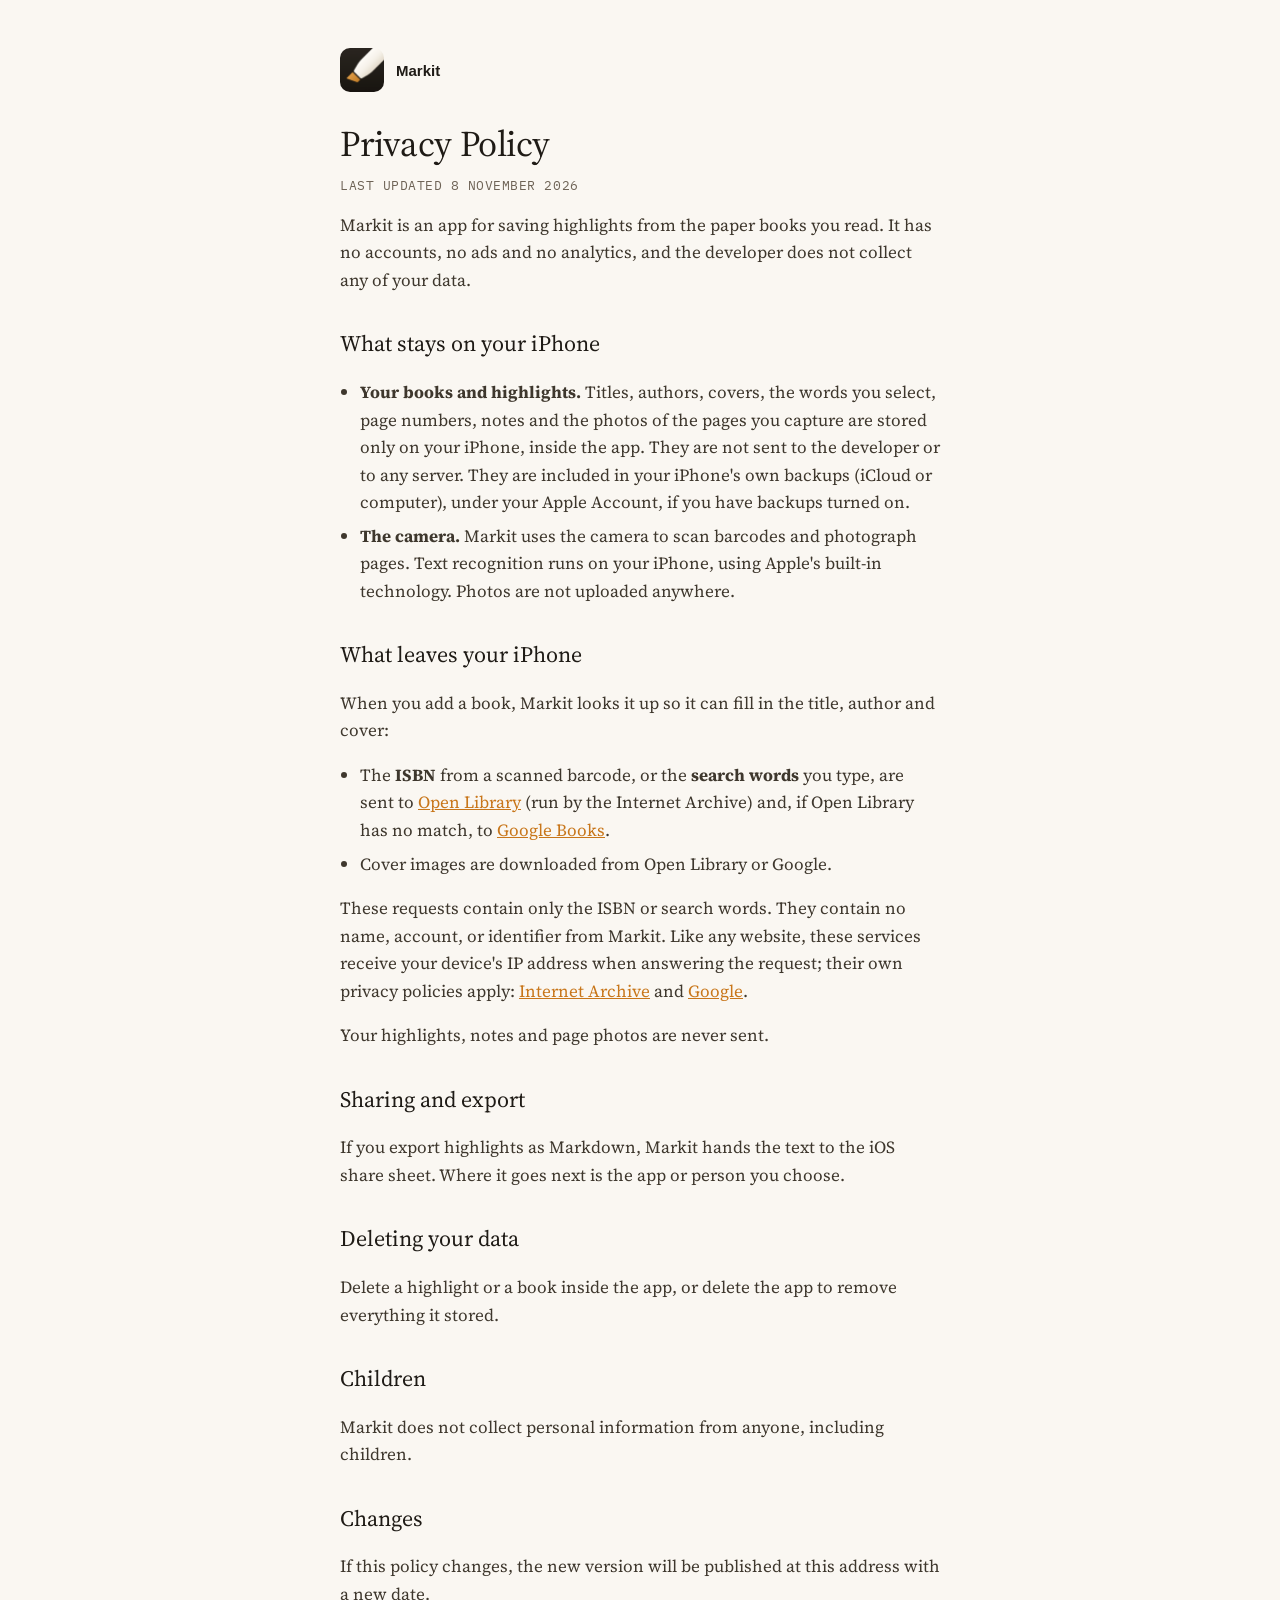
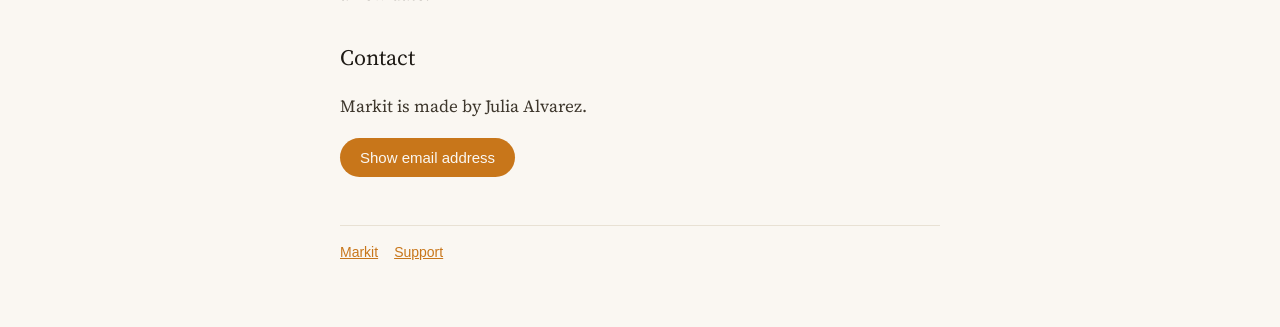
==== privacy/index.html @ b4cc5214 "Add Markit home, support and privacy pages Co-Authored-By: Claude Opus 5.5 <noreply@anthropic.com>" ====
<!doctype html>
<html lang="en">
<head>
<meta charset="utf-8">
<meta name="viewport" content="width=device-width, initial-scale=1">
<title>Markit Privacy Policy</title>
<link rel="preconnect" href="https://fonts.googleapis.com">
<link rel="preconnect" href="https://fonts.gstatic.com" crossorigin>
<link href="https://fonts.googleapis.com/css2?family=IBM+Plex+Mono&family=Source+Serif+4:opsz,wght@8..60,400;8..60,600&display=swap" rel="stylesheet">
<link rel="icon" href="../icon.png">
<link rel="stylesheet" href="../style.css">
</head>
<body>
<main>
  <header><img src="../icon.png" alt=""><a href="../">Markit</a></header>

  <h1>Privacy Policy</h1>
  <p class="meta">LAST UPDATED 8 NOVEMBER 2026</p>

  <p>Markit is an app for saving highlights from the paper books you read. It has no accounts, no ads and no analytics, and the developer does not collect any of your data.</p>

  <h2>What stays on your iPhone</h2>
  <ul>
    <li><strong>Your books and highlights.</strong> Titles, authors, covers, the words you select, page numbers, notes and the photos of the pages you capture are stored only on your iPhone, inside the app. They are not sent to the developer or to any server. They are included in your iPhone's own backups (iCloud or computer), under your Apple Account, if you have backups turned on.</li>
    <li><strong>The camera.</strong> Markit uses the camera to scan barcodes and photograph pages. Text recognition runs on your iPhone, using Apple's built-in technology. Photos are not uploaded anywhere.</li>
  </ul>

  <h2>What leaves your iPhone</h2>
  <p>When you add a book, Markit looks it up so it can fill in the title, author and cover:</p>
  <ul>
    <li>The <strong>ISBN</strong> from a scanned barcode, or the <strong>search words</strong> you type, are sent to <a href="https://openlibrary.org">Open Library</a> (run by the Internet Archive) and, if Open Library has no match, to <a href="https://books.google.com">Google Books</a>.</li>
    <li>Cover images are downloaded from Open Library or Google.</li>
  </ul>
  <p>These requests contain only the ISBN or search words. They contain no name, account, or identifier from Markit. Like any website, these services receive your device's IP address when answering the request; their own privacy policies apply: <a href="https://archive.org/about/terms.php">Internet Archive</a> and <a href="https://policies.google.com/privacy">Google</a>.</p>
  <p>Your highlights, notes and page photos are never sent.</p>

  <h2>Sharing and export</h2>
  <p>If you export highlights as Markdown, Markit hands the text to the iOS share sheet. Where it goes next is the app or person you choose.</p>

  <h2>Deleting your data</h2>
  <p>Delete a highlight or a book inside the app, or delete the app to remove everything it stored.</p>

  <h2>Children</h2>
  <p>Markit does not collect personal information from anyone, including children.</p>

  <h2>Changes</h2>
  <p>If this policy changes, the new version will be published at this address with a new date.</p>

  <h2>Contact</h2>
  <p>Markit is made by Julia Alvarez.</p>
  <p class="contact"><button type="button">Show email address</button></p>
  <noscript><p>Turn on JavaScript to see the email address.</p></noscript>

  <nav><a href="../">Markit</a><a href="../support/">Support</a></nav>
</main>
<script src="../contact.js"></script>
</body>
</html>
---- style.css ----
:root {
  --paper: #FAF7F2;
  --ink: #1F1B16;
  --ink-soft: #3E372D;
  --ink-muted: #6E6356;
  --accent: #C8761A;
  --accent-tint: rgba(200, 118, 26, 0.08);
  --line: #E8E1D4;
}

@media (prefers-color-scheme: dark) {
  :root {
    --paper: #1C1A17;
    --ink: #EDE7DC;
    --ink-soft: #C9C0B0;
    --ink-muted: #8A8170;
    --accent: #D08C3A;
    --accent-tint: rgba(208, 140, 58, 0.12);
    --line: #312D27;
  }
}

* { box-sizing: border-box; }

body {
  margin: 0;
  background: var(--paper);
  color: var(--ink-soft);
  font: 400 17px/1.62 "Source Serif 4", Georgia, serif;
  font-feature-settings: "kern", "liga", "calt";
}

main {
  max-width: 640px;
  margin: 0 auto;
  padding: 48px 20px 64px;
}

header {
  display: flex;
  align-items: center;
  gap: 12px;
  margin-bottom: 32px;
}

header img { width: 44px; height: 44px; border-radius: 10px; }

header a {
  color: var(--ink);
  font: 600 15px/1 -apple-system, BlinkMacSystemFont, "Helvetica Neue", sans-serif;
  text-decoration: none;
}

h1 {
  color: var(--ink);
  font-size: 36px;
  font-weight: 400;
  line-height: 1.1;
  letter-spacing: -0.012em;
  margin: 0 0 8px;
}

h2 {
  color: var(--ink);
  font-size: 22px;
  font-weight: 400;
  margin: 32px 0 8px;
}

.meta {
  color: var(--ink-muted);
  font: 400 13px/1.4 "IBM Plex Mono", ui-monospace, monospace;
  letter-spacing: 0.04em;
}

a { color: var(--accent); }

ul { padding-left: 20px; }

li + li { margin-top: 6px; }

nav {
  margin-top: 48px;
  padding-top: 16px;
  border-top: 1px solid var(--line);
  font: 400 14px/1.5 -apple-system, BlinkMacSystemFont, "Helvetica Neue", sans-serif;
}

nav a { margin-right: 16px; }

.contact button {
  font: 500 15px/1 -apple-system, BlinkMacSystemFont, "Helvetica Neue", sans-serif;
  color: var(--paper);
  background: var(--accent);
  border: 0;
  border-radius: 999px;
  padding: 12px 20px;
  cursor: pointer;
}

.contact button:focus-visible { outline: 2px solid var(--ink); outline-offset: 2px; }
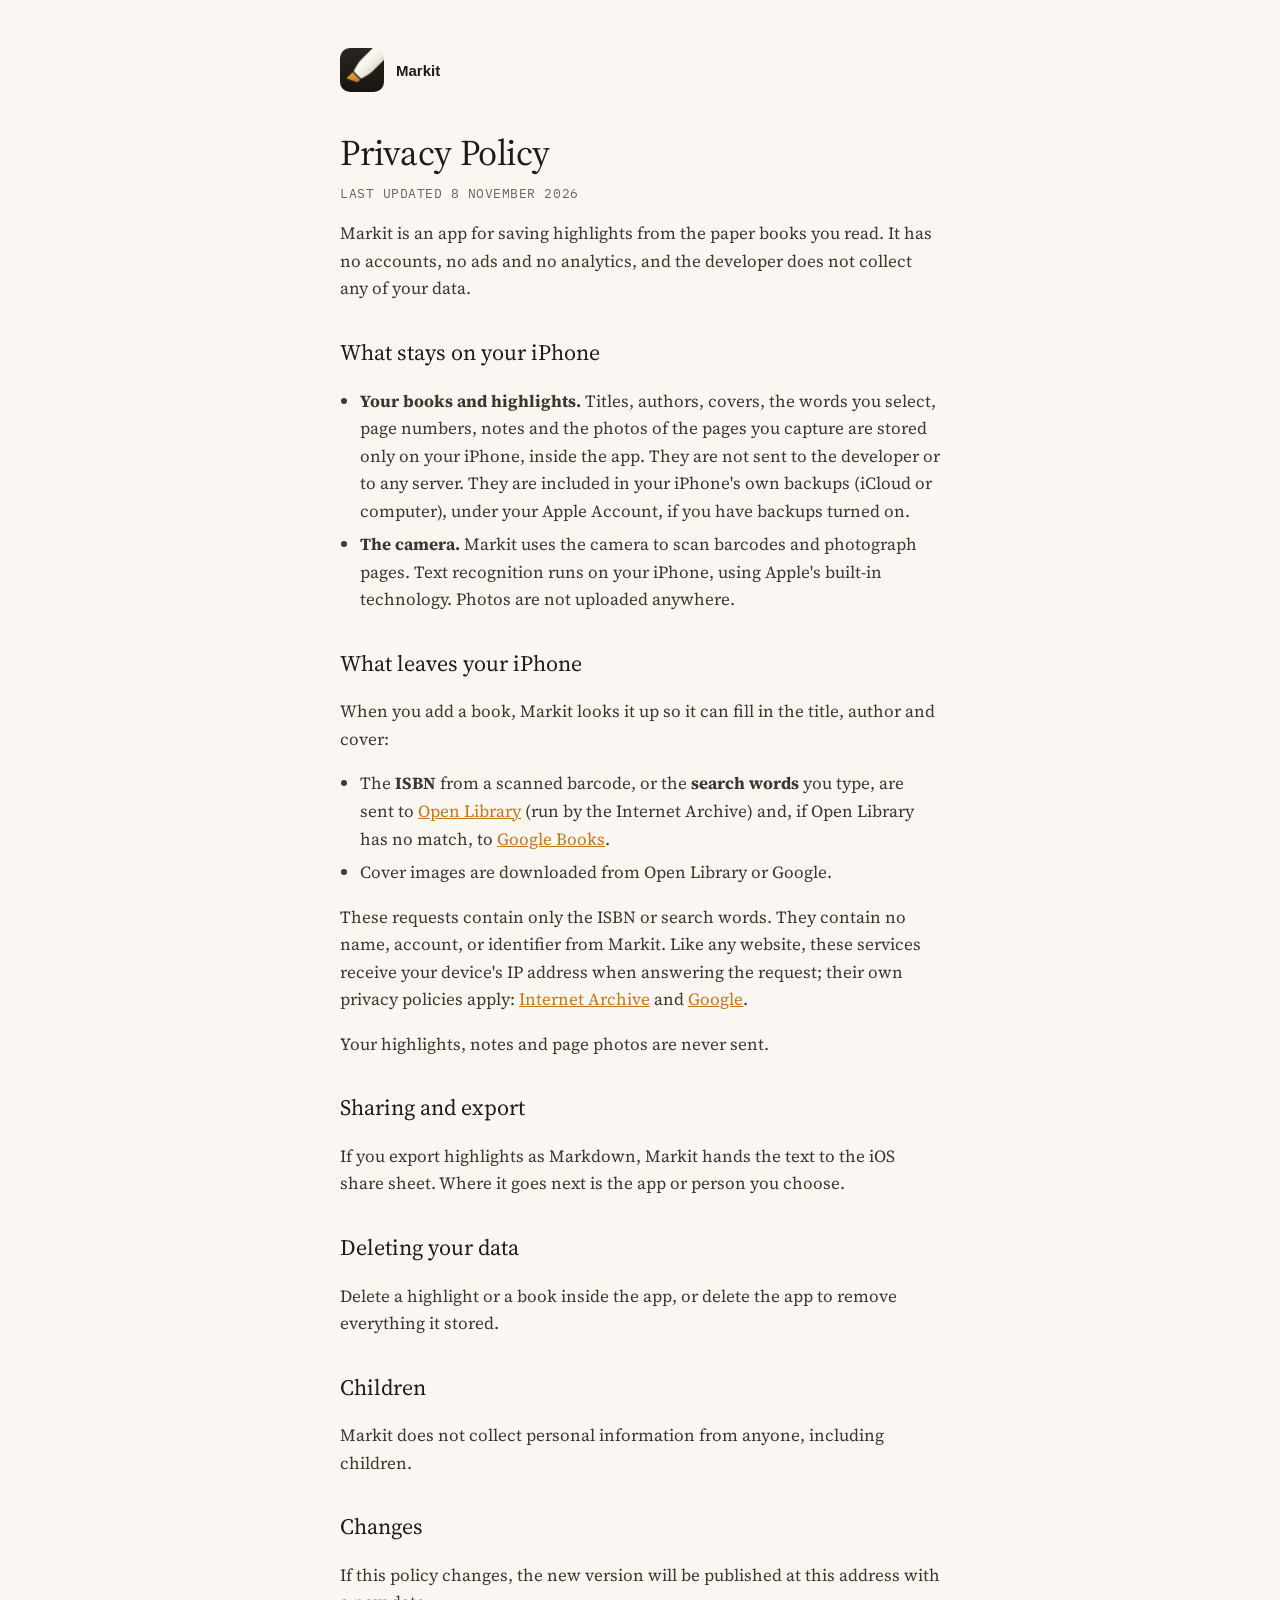
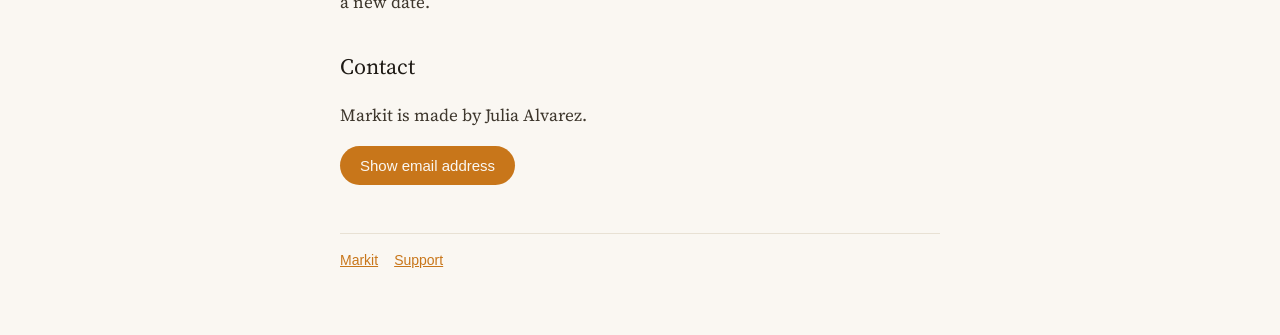
==== commit 16aba4d1: "Make the logo part of the home link Co-Authored-By: Claude Opus 5.5 <noreply@anthropic.com>" ====
--- a/privacy/index.html
+++ b/privacy/index.html
@@ -12,7 +12,7 @@
 </head>
 <body>
 <main>
-  <header><img src="../icon.png" alt=""><a href="../">Markit</a></header>
+  <header><a href="../"><img src="../icon.png" alt="">Markit</a></header>
 
   <h1>Privacy Policy</h1>
   <p class="meta">LAST UPDATED 8 NOVEMBER 2026</p>
--- a/style.css
+++ b/style.css
@@ -36,16 +36,14 @@
   padding: 48px 20px 64px;
 }
 
-header {
-  display: flex;
-  align-items: center;
-  gap: 12px;
-  margin-bottom: 32px;
-}
+header { margin-bottom: 32px; }
 
 header img { width: 44px; height: 44px; border-radius: 10px; }
 
 header a {
+  display: inline-flex;
+  align-items: center;
+  gap: 12px;
   color: var(--ink);
   font: 600 15px/1 -apple-system, BlinkMacSystemFont, "Helvetica Neue", sans-serif;
   text-decoration: none;
